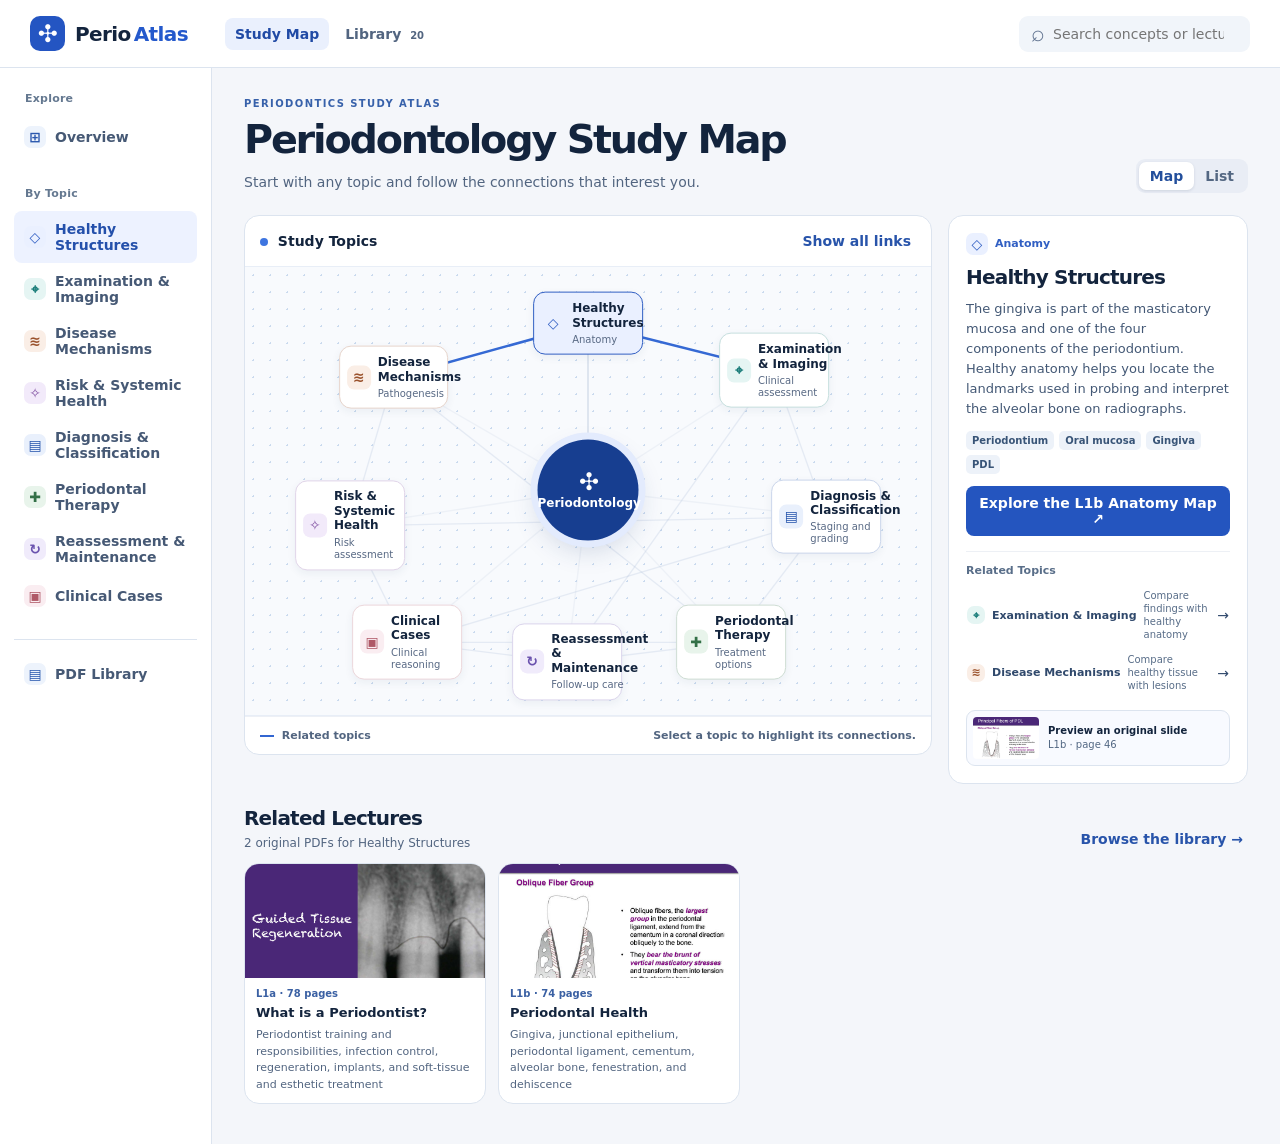
==== index.html @ b9162cdd "Use original English lecture excerpts in the L1b map" ====
<!doctype html>
<html lang="en">
<head>
  <meta charset="utf-8">
  <meta name="viewport" content="width=device-width, initial-scale=1">
  <meta name="description" content="Explore periodontology topics and the original lecture PDFs.">
  <title>Perio Atlas · Periodontology Study Map</title>
  <link rel="stylesheet" href="study.css">
  <script src="study-content.js" defer></script>
  <script src="study.js?v=original-en" defer></script>
</head>
<body>
  <header class="topbar">
    <a class="brand" href="index.html" aria-label="Perio Atlas Home"><span class="brand-mark" aria-hidden="true">✣</span> Perio<span>Atlas</span></a>
    <div class="top-links"><button type="button" id="top-map">Study Map</button><button type="button" id="top-library">Library <span>20</span></button></div>
    <label class="search"><span aria-hidden="true">⌕</span><input id="search" type="search" placeholder="Search concepts or lectures" autocomplete="off" aria-label="Search concepts or lectures"></label>
  </header>
  <div class="shell">
    <nav class="sidebar" aria-label="Study Topics">
      <div class="section-label">Explore</div>
      <button class="nav-item overview" type="button" data-nav="overview"><span class="nav-icon" aria-hidden="true">⊞</span> Overview</button>
      <div class="section-label topic-label">By Topic</div>
      <div id="topic-nav"></div>
      <div class="sidebar-bottom"><button class="nav-item" type="button" data-nav="library"><span class="nav-icon" aria-hidden="true">▤</span> PDF Library</button></div>
    </nav>
    <main id="main">
      <section id="map-view" aria-labelledby="map-heading">
        <div class="page-header">
          <div><p class="eyebrow">PERIODONTICS STUDY ATLAS</p><h1 id="map-heading">Periodontology Study Map</h1><p>Start with any topic and follow the connections that interest you.</p></div>
          <div class="view-toggle" aria-label="View mode"><button type="button" id="graph-mode" aria-pressed="true">Map</button><button type="button" id="list-mode" aria-pressed="false">List</button></div>
        </div>
        <div class="board">
          <section class="graph-card" aria-label="Topic connection map">
            <div class="card-header"><span><i></i> Study Topics</span><button type="button" id="reset">Show all links</button></div>
            <div class="graph-scroll" id="graph-scroll">
              <div class="graph" id="graph">
                <svg id="lines" aria-hidden="true" viewBox="0 0 720 450" preserveAspectRatio="none"></svg>
                <div class="graph-center" aria-hidden="true"><span>✣</span><b>Periodontology</b></div>
              </div>
            </div>
            <div id="topic-list" hidden></div>
            <div class="graph-footer"><span><b></b> Related topics</span><span>Select a topic to highlight its connections.</span></div>
          </section>
          <aside id="details" class="detail-card" aria-label="Selected topic"></aside>
        </div>
        <section class="sources-section" aria-labelledby="sources-title">
          <div class="section-heading"><div><h2 id="sources-title">Related Lectures</h2><p id="sources-description"></p></div><button type="button" class="text-button" id="browse-all">Browse the library →</button></div>
          <div class="sources-grid" id="related-sources"></div>
        </section>
      </section>
      <section id="library-view" hidden aria-labelledby="library-heading">
        <div class="page-header"><div><p class="eyebrow">SOURCE LIBRARY</p><h1 id="library-heading">PDF Library</h1><p id="library-summary" aria-live="polite"></p></div></div>
        <div id="search-topics" class="search-topics"></div>
        <div class="sources-grid" id="library-sources"></div>
      </section>
    </main>
  </div>
  <dialog id="source-dialog">
    <header class="dialog-header"><div><p class="eyebrow" id="dialog-label"></p><h2 id="dialog-title"></h2></div><form method="dialog"><button type="submit" aria-label="Close">✕</button></form></header>
    <div id="dialog-body"></div>
  </dialog>
</body>
</html>
---- study.css ----
:root{font-family:"Inter","Pretendard",system-ui,"Malgun Gothic",sans-serif;background:#f4f6fa;color:#13243d;font-size:14px;--ink:#13243d;--muted:#526580;--border:#dce4ef;--blue:#2459cc}
*{box-sizing:border-box}body{margin:0}button,input{font:inherit}button,a{-webkit-tap-highlight-color:transparent}button{cursor:pointer}button:focus-visible,a:focus-visible,input:focus-visible{outline:3px solid #346de7;outline-offset:3px}button:disabled{cursor:default}a{color:inherit;text-decoration:none}[hidden]{display:none!important}
.topbar{height:68px;display:flex;align-items:center;gap:37px;background:#fff;border-bottom:1px solid var(--border);padding:0 30px;position:sticky;top:0;z-index:4}.brand{white-space:nowrap;display:flex;align-items:center;font-size:20px;font-weight:820;letter-spacing:-.6px}.brand>span:last-child{color:var(--blue);margin-left:3px}.brand-mark{background:#2455c2;color:#fff;border-radius:10px;width:35px;height:35px;display:grid;place-items:center;font-size:24px;margin-right:10px}.top-links{display:flex;gap:6px}.top-links button{background:none;border:0;padding:8px 10px;color:var(--muted);font-weight:650;border-radius:8px}.top-links button.active,.top-links button:hover{background:#eaf0fd;color:#204aa5}.top-links span{font-size:10px;margin-left:4px}.search{margin-left:auto;display:flex;align-items:center;gap:8px;padding:6px 12px;border-radius:9px;background:#f1f5fa;color:#627491}.search>span{font-size:23px;line-height:1}.search input{background:none;border:0;color:var(--ink);width:185px;min-width:0;padding:4px 0}
.shell{display:grid;grid-template-columns:212px minmax(0,1fr);min-height:calc(100vh - 68px)}.sidebar{background:#fff;border-right:1px solid var(--border);padding:24px 14px;display:flex;flex-direction:column;gap:5px}.section-label{font-weight:750;font-size:11px;color:#647890;margin:0 11px 6px;letter-spacing:.02em}.topic-label{margin-top:24px}.nav-item{display:flex;align-items:center;gap:9px;padding:10px 10px;background:transparent;border:0;border-radius:8px;text-align:left;min-height:42px;color:#465975;width:100%;font-weight:650}.nav-item:hover,.nav-item.active{background:#edf2ff;color:#2450ab}.nav-icon,.dot{display:inline-grid;place-items:center;flex:none;width:22px;height:22px;border-radius:7px;background:var(--tint,#edf3fc);color:var(--tone,#2b58ae);font-size:14px;font-weight:800}.sidebar-bottom{margin-top:17px;border-top:1px solid var(--border);padding-top:13px}
main{padding:30px clamp(16px,2.5vw,38px) 40px;max-width:1700px;width:100%;margin:0 auto;min-width:0}.page-header{display:flex;align-items:end;justify-content:space-between;gap:14px;margin-bottom:22px}.eyebrow{font-size:10px;font-weight:820;color:#3761aa;letter-spacing:.14em;margin:0 0 7px}.page-header h1{font-size:clamp(28px,3.1vw,43px);margin:0;line-height:1.2;letter-spacing:-.055em}.page-header div>p:last-child,.section-heading p{margin:8px 0 0;color:var(--muted);line-height:1.5}.view-toggle{display:flex;background:#e9edf5;padding:3px;border-radius:9px;flex:none}.view-toggle button{border:0;background:none;border-radius:7px;padding:6px 11px;color:#536782;font-weight:650}.view-toggle button[aria-pressed=true]{background:#fff;color:#234f9c;box-shadow:0 1px 3px #182b4920}
.board{display:grid;grid-template-columns:minmax(0,1fr) minmax(244px,300px);gap:16px;align-items:start}.graph-card,.detail-card,.source-card{background:#fff;border:1px solid var(--border);border-radius:15px;overflow:hidden;min-width:0}.card-header,.graph-footer{display:flex;align-items:center;justify-content:space-between;gap:8px;padding:12px 15px;font-weight:680}.card-header i{display:inline-block;width:8px;height:8px;border-radius:100%;background:#3e75e0;margin-right:5px}.card-header button,.text-button{border:0;background:none;color:#2854aa;font-weight:720;border-radius:6px;padding:5px}.card-header button:hover,.text-button:hover{background:#edf2fd}.graph-scroll{overflow:auto;background:#f8fafd}.graph{height:450px;position:relative;min-width:510px;background-image:radial-gradient(#cadaee 1px,transparent 1px);background-size:17px 17px;border-block:1px solid #e8eef7}.graph svg{position:absolute;width:100%;height:100%;inset:0;pointer-events:none}.graph line{stroke:#9aafd1;stroke-width:1.3;opacity:.72;vector-effect:non-scaling-stroke}.graph line.active{stroke:#3569d4;stroke-width:2.5;opacity:1}.graph line.dim{opacity:.20}.graph .radial{stroke:#c2cee1}.graph-node,.graph-center{position:absolute;transform:translate(-50%,-50%);z-index:1}.graph-node{width:clamp(99px,16%,135px);min-height:59px;border:1px solid color-mix(in srgb,var(--tone),white 76%);background:#fff;border-radius:12px;box-shadow:0 3px 8px #233d6410;color:var(--ink);display:flex;align-items:center;gap:7px;text-align:left;padding:8px 7px;line-height:1.2}.graph-node strong{display:block;font-size:12px}.graph-node small{display:block;color:#586984;font-size:10px;margin-top:4px}.graph-node.selected,.graph-node:hover{border-color:var(--tone);background:var(--tint)}.graph-node .dot{width:24px;height:24px}.graph-center{display:grid;justify-items:center;gap:2px;align-content:center;width:101px;height:101px;border-radius:50%;background:#173e90;color:#fff;box-shadow:0 0 0 7px #e3ebfd,0 10px 26px #1c37732d;z-index:0}.graph-center span{font-size:24px;line-height:1}.graph-center b{font-size:12px}.graph-center small{color:#dce8ff;font-size:9px}.graph-footer{border-top:1px solid #edf0f6;color:var(--muted);font-size:11px}.graph-footer b{display:inline-block;width:14px;height:2px;vertical-align:middle;background:#3266d1;margin-right:4px}
.detail-card{padding:17px;min-height:456px}.detail-label{display:flex;align-items:center;gap:7px;color:var(--tone);font-size:11px;font-weight:750}.detail-card h2,.section-heading h2{font-size:20px;line-height:1.25;margin:10px 0 0;letter-spacing:-.04em}.detail-card p{line-height:1.55;color:#435875;margin:9px 0 12px;font-size:13px}.chips{display:flex;flex-wrap:wrap;gap:5px}.chips span{font-size:10px;border-radius:5px;padding:4px 6px;background:#edf2f9;color:#385477;font-weight:670}.primary-button{display:block;width:100%;border:0;border-radius:8px;background:#2455bf;color:#fff;font-weight:750;padding:9px 8px;margin-top:12px}.primary-button:hover{background:#1c449e}.connection-title{border-top:1px solid #edf0f5;font-size:11px;color:#596e89;font-weight:750;padding-top:12px;margin:15px 0 6px}.related{background:transparent;border:0;padding:6px 1px;width:100%;display:flex;gap:7px;align-items:center;text-align:left;color:#30496c}.related:hover{color:var(--blue);background:#f1f5fc}.related .dot{width:18px;height:18px;font-size:11px}.related b{font-size:11px}.related small{font-size:10px;color:#586d88;flex:1;line-height:1.3}.related em{font-style:normal}.detail-source{display:flex;align-items:center;gap:9px;border:1px solid var(--border);border-radius:9px;background:#f8faff;width:100%;margin-top:12px;padding:6px;text-align:left;color:var(--ink)}.detail-source img{width:66px;height:42px;object-fit:cover;object-position:center;border-radius:4px}.detail-source strong,.detail-source small{display:block;font-size:10px;line-height:1.4}.detail-source small{color:#526783}
.sources-section{margin-top:22px}.section-heading{display:flex;align-items:end;justify-content:space-between;gap:10px;margin-bottom:11px}.section-heading h2{margin:0}.section-heading p{font-size:12px;margin-top:3px}.sources-grid{display:grid;grid-template-columns:repeat(auto-fill,minmax(220px,1fr));gap:12px}.source-card{padding:0;text-align:left;color:var(--ink)}.source-card:hover{border-color:#87a7e2;box-shadow:0 3px 10px #23417718}.source-card img{width:100%;height:114px;object-fit:cover;object-position:center;background:#ecf1f9;display:block}.source-copy{padding:10px 11px;display:grid;gap:5px}.source-card b{font-size:13px;line-height:1.35}.source-card small{color:#3a60a3;font-size:10px;font-weight:760}.source-card p{color:var(--muted);font-size:11px;line-height:1.5;margin:0}.search-topics{display:flex;flex-wrap:wrap;gap:6px;margin-bottom:12px}.search-topics:empty{display:none}.search-topics button,#topic-list button{border:1px solid var(--border);background:var(--tint,#fff);border-radius:8px;color:var(--ink);padding:9px;text-align:left}.search-topics button:hover,#topic-list button:hover{border-color:#779bea}#topic-list{padding:15px;min-height:380px;display:grid;grid-template-columns:repeat(2,minmax(0,1fr));gap:8px;align-content:start}#topic-list button{display:flex;gap:8px;align-items:center}
dialog{width:min(930px,95vw);max-height:92dvh;border:1px solid var(--border);border-radius:16px;padding:0;color:var(--ink)}dialog::backdrop{background:#0e204985}.dialog-header{padding:12px 15px;display:flex;justify-content:space-between;gap:8px;align-items:start;border-bottom:1px solid var(--border)}.dialog-header h2{font-size:18px;margin:0}.dialog-header button{padding:5px 9px;border:1px solid var(--border);border-radius:6px;background:#fff;color:var(--ink)}#dialog-body{padding:13px 15px}#dialog-body img{max-height:60dvh;max-width:100%;display:block;margin:10px auto;object-fit:contain}#dialog-body iframe{width:100%;height:70dvh;border:0}#dialog-body a{display:inline-block;font-weight:720;color:var(--blue);padding:8px;border-radius:6px;background:#edf3ff}
@media(max-width:1100px){.shell{grid-template-columns:164px minmax(0,1fr)}.board{grid-template-columns:minmax(0,1fr) 240px}.graph{height:410px}.detail-card{padding:13px}}
@media(max-width:930px){.board{grid-template-columns:minmax(0,1fr)}.detail-card{min-height:0}.graph{min-width:470px}}
@media(max-width:680px){.topbar{height:auto;min-height:57px;padding:8px 12px;gap:8px;flex-wrap:wrap}.brand{font-size:17px}.brand-mark{width:28px;height:28px;margin-right:5px}.top-links{gap:0}.top-links button{padding:6px;font-size:11px}.search{padding:4px 6px}.search input{width:120px;font-size:11px}.shell{display:block}.sidebar{display:none}main{padding:19px 10px}.page-header div>p:last-child{font-size:12px}.graph-footer{font-size:10px}.graph{height:400px}.sources-grid{grid-template-columns:repeat(auto-fit,minmax(145px,1fr))}.source-card img{height:90px}}
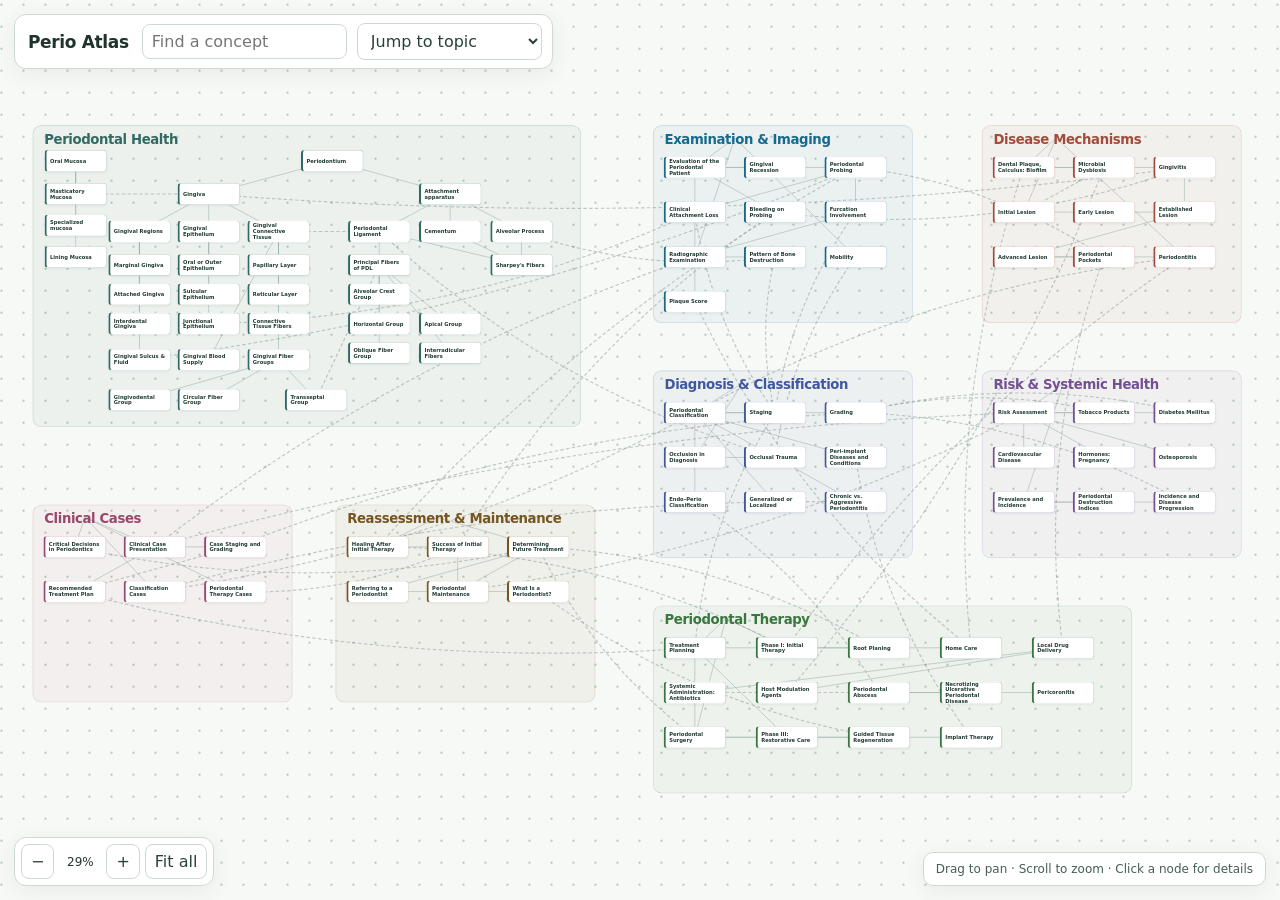
==== commit 19d79282: "Unify all periodontology topics on one pan and zoom canvas" ====
--- a/index.html
+++ b/index.html
@@ -3,61 +3,43 @@
 <head>
   <meta charset="utf-8">
   <meta name="viewport" content="width=device-width, initial-scale=1">
-  <meta name="description" content="Explore periodontology topics and the original lecture PDFs.">
-  <title>Perio Atlas · Periodontology Study Map</title>
-  <link rel="stylesheet" href="study.css">
+  <meta name="description" content="One connected map of periodontology, with original lecture text and slides.">
+  <title>Perio Atlas | Periodontology Mind Map</title>
+  <link rel="stylesheet" href="map.css?v=canvas">
   <script src="study-content.js" defer></script>
-  <script src="study.js?v=original-en" defer></script>
+  <script src="map-data.js" defer></script>
+  <script src="map.js?v=canvas" defer></script>
 </head>
 <body>
-  <header class="topbar">
-    <a class="brand" href="index.html" aria-label="Perio Atlas Home"><span class="brand-mark" aria-hidden="true">✣</span> Perio<span>Atlas</span></a>
-    <div class="top-links"><button type="button" id="top-map">Study Map</button><button type="button" id="top-library">Library <span>20</span></button></div>
-    <label class="search"><span aria-hidden="true">⌕</span><input id="search" type="search" placeholder="Search concepts or lectures" autocomplete="off" aria-label="Search concepts or lectures"></label>
+  <main id="viewport" tabindex="0" aria-label="Periodontology mind map. Drag or use the arrow keys to pan. Scroll or use plus and minus to zoom.">
+    <div id="world">
+      <svg id="links" width="4350" height="2470" viewBox="0 0 4350 2470" aria-hidden="true"></svg>
+    </div>
+  </main>
+  <header class="toolbar">
+    <h1>Perio Atlas</h1>
+    <div class="search-wrap">
+      <input id="find" type="search" aria-label="Find a concept or lecture" placeholder="Find a concept" autocomplete="off" aria-controls="matches">
+      <div id="matches" hidden aria-label="Search results"></div>
+    </div>
+    <select id="jump" aria-label="Jump to a topic"><option value="">Jump to topic</option></select>
   </header>
-  <div class="shell">
-    <nav class="sidebar" aria-label="Study Topics">
-      <div class="section-label">Explore</div>
-      <button class="nav-item overview" type="button" data-nav="overview"><span class="nav-icon" aria-hidden="true">⊞</span> Overview</button>
-      <div class="section-label topic-label">By Topic</div>
-      <div id="topic-nav"></div>
-      <div class="sidebar-bottom"><button class="nav-item" type="button" data-nav="library"><span class="nav-icon" aria-hidden="true">▤</span> PDF Library</button></div>
-    </nav>
-    <main id="main">
-      <section id="map-view" aria-labelledby="map-heading">
-        <div class="page-header">
-          <div><p class="eyebrow">PERIODONTICS STUDY ATLAS</p><h1 id="map-heading">Periodontology Study Map</h1><p>Start with any topic and follow the connections that interest you.</p></div>
-          <div class="view-toggle" aria-label="View mode"><button type="button" id="graph-mode" aria-pressed="true">Map</button><button type="button" id="list-mode" aria-pressed="false">List</button></div>
-        </div>
-        <div class="board">
-          <section class="graph-card" aria-label="Topic connection map">
-            <div class="card-header"><span><i></i> Study Topics</span><button type="button" id="reset">Show all links</button></div>
-            <div class="graph-scroll" id="graph-scroll">
-              <div class="graph" id="graph">
-                <svg id="lines" aria-hidden="true" viewBox="0 0 720 450" preserveAspectRatio="none"></svg>
-                <div class="graph-center" aria-hidden="true"><span>✣</span><b>Periodontology</b></div>
-              </div>
-            </div>
-            <div id="topic-list" hidden></div>
-            <div class="graph-footer"><span><b></b> Related topics</span><span>Select a topic to highlight its connections.</span></div>
-          </section>
-          <aside id="details" class="detail-card" aria-label="Selected topic"></aside>
-        </div>
-        <section class="sources-section" aria-labelledby="sources-title">
-          <div class="section-heading"><div><h2 id="sources-title">Related Lectures</h2><p id="sources-description"></p></div><button type="button" class="text-button" id="browse-all">Browse the library →</button></div>
-          <div class="sources-grid" id="related-sources"></div>
-        </section>
-      </section>
-      <section id="library-view" hidden aria-labelledby="library-heading">
-        <div class="page-header"><div><p class="eyebrow">SOURCE LIBRARY</p><h1 id="library-heading">PDF Library</h1><p id="library-summary" aria-live="polite"></p></div></div>
-        <div id="search-topics" class="search-topics"></div>
-        <div class="sources-grid" id="library-sources"></div>
-      </section>
-    </main>
-  </div>
-  <dialog id="source-dialog">
-    <header class="dialog-header"><div><p class="eyebrow" id="dialog-label"></p><h2 id="dialog-title"></h2></div><form method="dialog"><button type="submit" aria-label="Close">✕</button></form></header>
-    <div id="dialog-body"></div>
+  <nav class="zoom" aria-label="Map controls">
+    <button type="button" id="zoom-out" aria-label="Zoom out">−</button>
+    <output id="scale" aria-label="Zoom level"></output>
+    <button type="button" id="zoom-in" aria-label="Zoom in">+</button>
+    <button type="button" id="fit">Fit all</button>
+  </nav>
+  <p class="map-hint">Drag to pan · Scroll to zoom · Click a node for details</p>
+  <aside id="detail" hidden aria-labelledby="detail-title">
+    <button type="button" id="close" aria-label="Close node details">×</button>
+    <p id="detail-group"></p>
+    <h2 id="detail-title"></h2>
+    <div id="detail-body"></div>
+  </aside>
+  <dialog id="slide">
+    <form method="dialog"><span id="slide-title"></span><button type="submit">Close</button></form>
+    <img id="slide-full" alt="">
   </dialog>
 </body>
 </html>
--- a/map.css
+++ b/map.css
@@ -0,0 +1,14 @@
+:root{font-family:Inter,system-ui,sans-serif;color:#20342e;background:#f7f9f6;--line:#ced9d0;--paper:#fff;--accent:#2d6152}
+*{box-sizing:border-box}body{margin:0;overflow:hidden}button,input,select{font:inherit}button,select,summary{cursor:pointer}button:focus-visible,select:focus-visible,input:focus-visible,a:focus-visible,summary:focus-visible{outline:3px solid #277b6b;outline-offset:2px}[hidden]{display:none!important}
+#viewport{position:fixed;inset:0;overflow:hidden;cursor:grab;touch-action:none;background-image:radial-gradient(#b6c9be 1px,transparent 1px);background-size:22px 22px}#viewport.dragging{cursor:grabbing}#world{width:4350px;height:2470px;position:absolute;top:0;left:0;transform-origin:0 0;user-select:none}
+#links{position:absolute;inset:0;pointer-events:none;z-index:1;overflow:visible}.link{fill:none;stroke:#9aaeaa;stroke-width:3;stroke-opacity:.62}.link.cross{stroke:#8b9b97;stroke-width:4;stroke-dasharray:12 8;stroke-opacity:.52}.link.dim{stroke-opacity:.15}.link.active{stroke:#2e5c50;stroke-opacity:1;stroke-width:7}
+.region{position:absolute;border-radius:30px;background:color-mix(in srgb,var(--tone),transparent 95%);border:2px solid color-mix(in srgb,var(--tone),transparent 78%);pointer-events:none}
+.map-node,.region-heading{position:absolute;z-index:2;text-align:left;color:#24342f}.region-heading{border:0;background:none;padding:0 5px;font-size:39px;line-height:1.14;letter-spacing:-.03em;color:var(--tone);font-weight:760;max-width:825px}.region-heading:hover{text-decoration:underline}.region-heading.active{color:#18352b;text-decoration:underline}
+.map-node{width:216px;min-height:76px;height:76px;border:2px solid color-mix(in srgb,var(--tone),white 65%);border-left:7px solid var(--tone);background:#fff;border-radius:13px;box-shadow:0 4px 8px #1835270f;padding:8px 12px;display:flex;justify-content:center;flex-direction:column;gap:4px;transition:background-color .1s}.map-node:hover,.map-node.active{border-color:var(--tone);background:color-mix(in srgb,var(--tone),white 94%)}.map-node.active{box-shadow:0 0 0 5px color-mix(in srgb,var(--tone),white 65%)}.map-node strong{font-size:17px;line-height:1.10;color:#213b32}.map-node small{font-size:12px;line-height:1.15;color:#53665e}.map-node.dim{background:#fafcf9}
+#world.overview .map-node small{display:none}#world.overview .map-node strong{font-size:18px}#world.overview .region-heading{font-size:46px}
+.toolbar,.zoom,.map-hint,#detail{position:fixed;background:#fff;border:1px solid var(--line);box-shadow:0 5px 21px #263d2d13;z-index:3}.toolbar{top:14px;left:14px;display:flex;align-items:center;gap:10px;padding:8px 10px;border-radius:12px;max-width:calc(100% - 28px)}h1{font-size:17px;margin:0 3px;white-space:nowrap;letter-spacing:-.02em}.search-wrap{position:relative;min-width:0}input,select,.zoom button,#close,dialog button{border:1px solid var(--line);border-radius:8px;padding:7px 9px;background:#fff;color:#284237}input{width:205px;max-width:100%}select{max-width:185px}
+#matches{position:absolute;top:calc(100% + 6px);left:0;width:max(100%,260px);max-height:320px;overflow:auto;background:#fff;border:1px solid var(--line);border-radius:8px;box-shadow:0 8px 21px #243d2830;padding:4px}#matches button{background:none;border:0;border-radius:5px;display:block;width:100%;text-align:left;padding:9px;color:#294139;font-size:14px}#matches button:hover{background:#ebf3ec}#matches p{padding:6px;margin:0;font-size:14px}
+.zoom{bottom:14px;left:14px;display:flex;align-items:center;gap:5px;padding:6px;border-radius:12px}.zoom button:hover,#close:hover{background:#ebf3ec}.zoom output{font-size:12px;text-align:center;min-width:42px}.map-hint{border-radius:10px;bottom:14px;right:14px;margin:0;padding:9px 12px;font-size:12px;color:#465e53;pointer-events:none}
+#detail{right:14px;top:14px;max-height:calc(100dvh - 28px);width:min(426px,calc(100% - 28px));overflow:auto;overscroll-behavior:contain;border-radius:12px;padding:17px;z-index:4}#close{position:absolute;right:10px;top:10px;font-size:20px;line-height:1;padding:5px 9px}#detail-group{font-size:12px;font-weight:680;color:var(--tone);margin:0 38px 5px 0}#detail-title{font-size:23px;line-height:1.15;letter-spacing:-.026em;margin:0 38px 12px 0}#detail h3{margin:14px 0 7px;font-size:13px}blockquote{white-space:pre-line;border-left:3px solid var(--line);padding:3px 0 3px 10px;margin:5px 0 13px;font-size:13px;line-height:1.5;color:#385148}.quote-label{color:#51685d;font-size:12px;margin:0}.neighbors{display:grid;gap:5px}.neighbor{border:1px solid var(--line);text-align:left;background:#fbfcfa;border-radius:7px;padding:7px 9px;color:#294b3f}.neighbor small{display:block;color:#536a60;margin-top:3px}.neighbor:hover{background:#ebf3ec}details{border-top:1px solid var(--line);padding:9px 0;margin-top:11px}summary{font-weight:690;font-size:13px}figure{margin:11px 0 16px}figcaption{font-size:12px;color:#4f685c;margin-bottom:5px}figure button{display:block;padding:0;border:1px solid var(--line);background:#fff;width:100%;border-radius:7px;overflow:hidden}figure img{display:block;width:100%}.source-link{display:inline-block;margin-top:5px;color:#255d4e;font-size:12px}
+dialog{width:min(1100px,95vw);border:1px solid var(--line);border-radius:12px;max-height:94dvh;padding:12px}dialog::backdrop{background:#132b23aa}dialog form{display:flex;justify-content:space-between;gap:10px;align-items:center;margin-bottom:8px}dialog img{display:block;max-width:100%;max-height:80dvh;margin:auto}
+@media(max-width:650px){.toolbar{left:8px;top:8px;gap:5px;padding:6px;max-width:calc(100% - 16px)}h1{font-size:14px}input,select{font-size:12px;padding:6px;width:128px}select{width:101px}#detail{top:55px;right:8px;max-height:calc(100dvh - 111px);width:min(400px,calc(100% - 16px))}.map-hint{display:none}.zoom{left:8px;bottom:8px}}
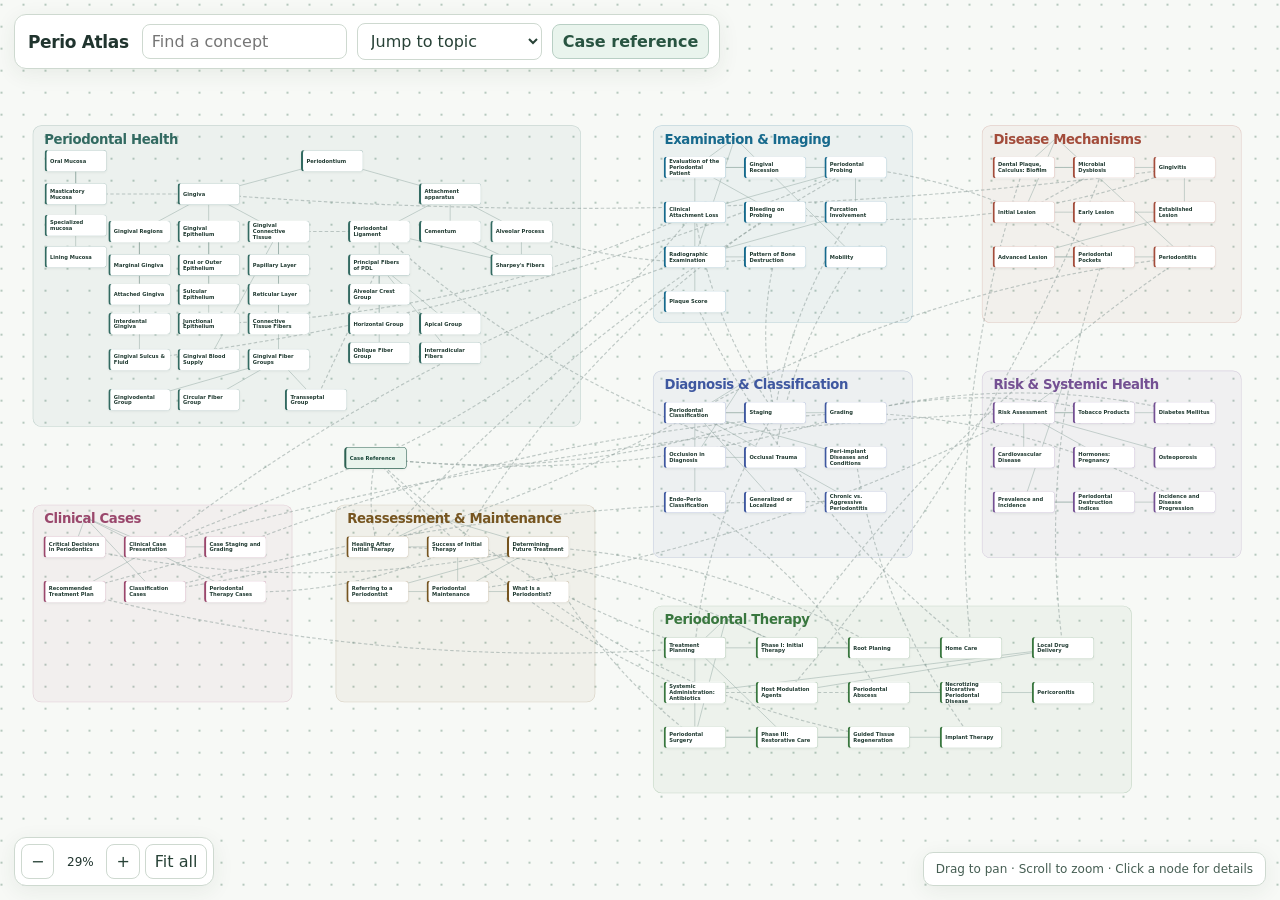
==== commit e28ce4af: "Add linked periodontal case reference tables" ====
--- a/index.html
+++ b/index.html
@@ -5,10 +5,11 @@
   <meta name="viewport" content="width=device-width, initial-scale=1">
   <meta name="description" content="One connected map of periodontology, with original lecture text and slides.">
   <title>Perio Atlas | Periodontology Mind Map</title>
-  <link rel="stylesheet" href="map.css?v=canvas">
+  <link rel="stylesheet" href="map.css?v=case-reference">
   <script src="study-content.js" defer></script>
-  <script src="map-data.js" defer></script>
-  <script src="map.js?v=canvas" defer></script>
+  <script src="map-data.js?v=case-reference" defer></script>
+  <script src="reference-data.js" defer></script>
+  <script src="map.js?v=case-reference" defer></script>
 </head>
 <body>
   <main id="viewport" tabindex="0" aria-label="Periodontology mind map. Drag or use the arrow keys to pan. Scroll or use plus and minus to zoom.">
@@ -23,6 +24,7 @@
       <div id="matches" hidden aria-label="Search results"></div>
     </div>
     <select id="jump" aria-label="Jump to a topic"><option value="">Jump to topic</option></select>
+    <button type="button" id="open-reference">Case reference</button>
   </header>
   <nav class="zoom" aria-label="Map controls">
     <button type="button" id="zoom-out" aria-label="Zoom out">−</button>
@@ -37,7 +39,15 @@
     <h2 id="detail-title"></h2>
     <div id="detail-body"></div>
   </aside>
-  <dialog id="slide">
+  <dialog id="reference" aria-labelledby="reference-title">
+    <header class="reference-header">
+      <h2 id="reference-title">Case Reference</h2>
+      <form method="dialog"><button type="submit">Close</button></form>
+    </header>
+    <nav id="reference-sections" aria-label="Reference sections"></nav>
+    <div id="reference-content"></div>
+  </dialog>
+  <dialog id="slide" aria-labelledby="slide-title">
     <form method="dialog"><span id="slide-title"></span><button type="submit">Close</button></form>
     <img id="slide-full" alt="">
   </dialog>
--- a/map.css
+++ b/map.css
@@ -12,3 +12,22 @@
 #detail{right:14px;top:14px;max-height:calc(100dvh - 28px);width:min(426px,calc(100% - 28px));overflow:auto;overscroll-behavior:contain;border-radius:12px;padding:17px;z-index:4}#close{position:absolute;right:10px;top:10px;font-size:20px;line-height:1;padding:5px 9px}#detail-group{font-size:12px;font-weight:680;color:var(--tone);margin:0 38px 5px 0}#detail-title{font-size:23px;line-height:1.15;letter-spacing:-.026em;margin:0 38px 12px 0}#detail h3{margin:14px 0 7px;font-size:13px}blockquote{white-space:pre-line;border-left:3px solid var(--line);padding:3px 0 3px 10px;margin:5px 0 13px;font-size:13px;line-height:1.5;color:#385148}.quote-label{color:#51685d;font-size:12px;margin:0}.neighbors{display:grid;gap:5px}.neighbor{border:1px solid var(--line);text-align:left;background:#fbfcfa;border-radius:7px;padding:7px 9px;color:#294b3f}.neighbor small{display:block;color:#536a60;margin-top:3px}.neighbor:hover{background:#ebf3ec}details{border-top:1px solid var(--line);padding:9px 0;margin-top:11px}summary{font-weight:690;font-size:13px}figure{margin:11px 0 16px}figcaption{font-size:12px;color:#4f685c;margin-bottom:5px}figure button{display:block;padding:0;border:1px solid var(--line);background:#fff;width:100%;border-radius:7px;overflow:hidden}figure img{display:block;width:100%}.source-link{display:inline-block;margin-top:5px;color:#255d4e;font-size:12px}
 dialog{width:min(1100px,95vw);border:1px solid var(--line);border-radius:12px;max-height:94dvh;padding:12px}dialog::backdrop{background:#132b23aa}dialog form{display:flex;justify-content:space-between;gap:10px;align-items:center;margin-bottom:8px}dialog img{display:block;max-width:100%;max-height:80dvh;margin:auto}
 @media(max-width:650px){.toolbar{left:8px;top:8px;gap:5px;padding:6px;max-width:calc(100% - 16px)}h1{font-size:14px}input,select{font-size:12px;padding:6px;width:128px}select{width:101px}#detail{top:55px;right:8px;max-height:calc(100dvh - 111px);width:min(400px,calc(100% - 16px))}.map-hint{display:none}.zoom{left:8px;bottom:8px}}
+#open-reference{white-space:nowrap;border:1px solid #b8cfc4;background:#e9f4ed;color:#285441;border-radius:8px;padding:7px 10px;font-weight:680}
+#open-reference:hover,.reference-link:hover,.reference-source:hover{background:#dceee3}
+.map-node.reference-node{border-color:#2d6152;border-width:2px 2px 2px 7px;background:#e9f4ed}.reference-node strong{color:#184638}
+#reference{width:min(1160px,96vw);padding:0;border-radius:14px;max-height:92dvh;overflow:auto;color:#24372e}
+.reference-header{display:flex;align-items:center;justify-content:space-between;gap:8px;padding:14px 16px 10px}
+.reference-header h2{margin:0;font-size:23px}.reference-header form{margin:0}
+#reference-sections{display:flex;flex-wrap:wrap;gap:6px;padding:0 16px 12px;border-bottom:1px solid var(--line)}
+#reference-sections button{border:1px solid var(--line);border-radius:7px;background:#f8faf7;color:#254b3b;padding:6px 8px;font-size:13px}
+#reference-sections button[aria-pressed=true]{background:#2d6152;color:white;border-color:#2d6152}
+#reference-content{padding:12px 16px 16px}#reference-content h3{margin:0 0 7px;font-size:16px}#reference-content p{margin:0 0 10px;font-size:13px;line-height:1.45;max-width:85ch}
+.reference-table{max-height:65dvh;overflow:auto;border:1px solid var(--line);border-radius:8px}
+.reference-table table{border-collapse:collapse;width:100%;font-size:13px;line-height:1.45}
+.reference-table th,.reference-table td{text-align:left;vertical-align:top;padding:8px 9px;border-bottom:1px solid var(--line)}
+.reference-table thead th{position:sticky;top:0;background:#eaf2ec;z-index:1}.reference-table tbody th{min-width:125px}
+.reference-table td:last-child{min-width:132px}.reference-table tr:last-child>th,.reference-table tr:last-child>td{border-bottom:0}
+.reference-links{display:flex;flex-wrap:wrap;gap:4px}
+.reference-link,.reference-source{border:1px solid var(--line);border-radius:6px;padding:3px 6px;background:#f5faf5;color:#235642;font-size:11px;text-align:left}
+.reference-source{background:#fff;color:#3d596b}
+@media(max-width:650px){#open-reference{font-size:11px;padding:6px} .toolbar{flex-wrap:wrap}.toolbar input{width:105px}#detail{top:85px;max-height:calc(100dvh - 141px)}.reference-table table{min-width:520px}.reference-header{padding:10px}.reference-header h2{font-size:19px}#reference-sections,#reference-content{padding-inline:10px}}
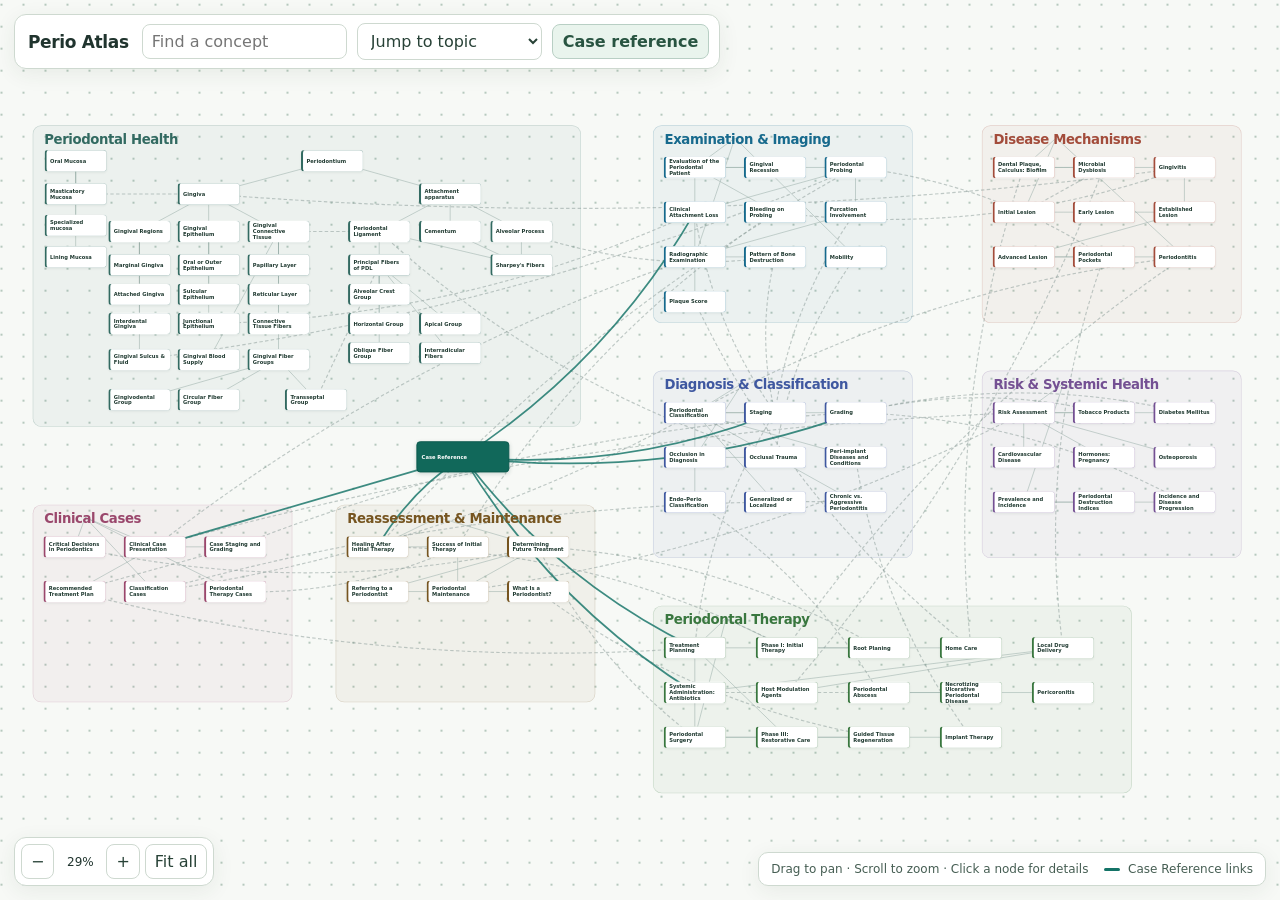
==== commit 7fad9dcb: "Highlight the Case Reference hub and its seven map links" ====
--- a/index.html
+++ b/index.html
@@ -5,11 +5,11 @@
   <meta name="viewport" content="width=device-width, initial-scale=1">
   <meta name="description" content="One connected map of periodontology, with original lecture text and slides.">
   <title>Perio Atlas | Periodontology Mind Map</title>
-  <link rel="stylesheet" href="map.css?v=case-reference">
+  <link rel="stylesheet" href="map.css?v=reference-hub">
   <script src="study-content.js" defer></script>
-  <script src="map-data.js?v=case-reference" defer></script>
+  <script src="map-data.js?v=reference-hub" defer></script>
   <script src="reference-data.js" defer></script>
-  <script src="map.js?v=case-reference" defer></script>
+  <script src="map.js?v=reference-hub" defer></script>
 </head>
 <body>
   <main id="viewport" tabindex="0" aria-label="Periodontology mind map. Drag or use the arrow keys to pan. Scroll or use plus and minus to zoom.">
@@ -32,7 +32,7 @@
     <button type="button" id="zoom-in" aria-label="Zoom in">+</button>
     <button type="button" id="fit">Fit all</button>
   </nav>
-  <p class="map-hint">Drag to pan · Scroll to zoom · Click a node for details</p>
+  <p class="map-hint">Drag to pan · Scroll to zoom · Click a node for details <span class="reference-key" aria-hidden="true"></span> Case Reference links</p>
   <aside id="detail" hidden aria-labelledby="detail-title">
     <button type="button" id="close" aria-label="Close node details">×</button>
     <p id="detail-group"></p>
--- a/map.css
+++ b/map.css
@@ -14,7 +14,14 @@
 @media(max-width:650px){.toolbar{left:8px;top:8px;gap:5px;padding:6px;max-width:calc(100% - 16px)}h1{font-size:14px}input,select{font-size:12px;padding:6px;width:128px}select{width:101px}#detail{top:55px;right:8px;max-height:calc(100dvh - 111px);width:min(400px,calc(100% - 16px))}.map-hint{display:none}.zoom{left:8px;bottom:8px}}
 #open-reference{white-space:nowrap;border:1px solid #b8cfc4;background:#e9f4ed;color:#285441;border-radius:8px;padding:7px 10px;font-weight:680}
 #open-reference:hover,.reference-link:hover,.reference-source:hover{background:#dceee3}
-.map-node.reference-node{border-color:#2d6152;border-width:2px 2px 2px 7px;background:#e9f4ed}.reference-node strong{color:#184638}
+#world .map-node.reference-node{width:322px;height:108px;border:3px solid #07554a;background:#11685a;box-shadow:0 5px 14px #13443a32;padding:9px 15px}
+#world .reference-node strong{font-size:26px;color:white}
+#world .reference-node small{color:#e4f3ed}
+#world .map-node.reference-node:hover,#world .map-node.reference-node:focus-visible{background:#0b5549}
+.link.reference-edge{stroke:#147367;stroke-width:6;stroke-opacity:.82}
+.link.reference-edge.dim{stroke-opacity:.3}
+.link.reference-edge.active{stroke:#0b5c50;stroke-width:9;stroke-opacity:1}
+.reference-key{display:inline-block;width:16px;height:3px;background:#147367;margin-inline:12px 4px;vertical-align:middle;border-radius:2px}
 #reference{width:min(1160px,96vw);padding:0;border-radius:14px;max-height:92dvh;overflow:auto;color:#24372e}
 .reference-header{display:flex;align-items:center;justify-content:space-between;gap:8px;padding:14px 16px 10px}
 .reference-header h2{margin:0;font-size:23px}.reference-header form{margin:0}
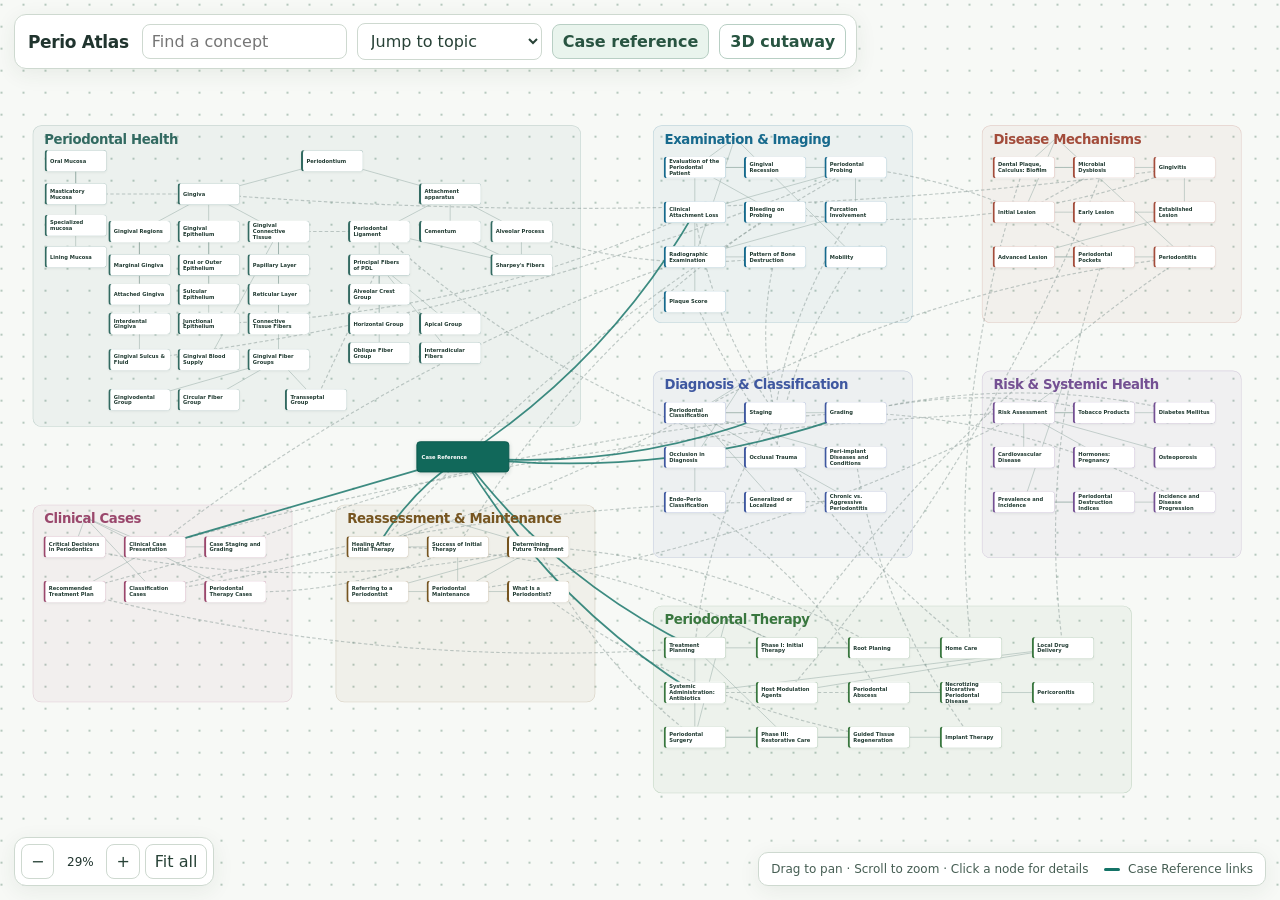
==== commit 409e72d1: "Add interactive 3D periodontal anatomy cutaway" ====
--- a/index.html
+++ b/index.html
@@ -5,7 +5,7 @@
   <meta name="viewport" content="width=device-width, initial-scale=1">
   <meta name="description" content="One connected map of periodontology, with original lecture text and slides.">
   <title>Perio Atlas | Periodontology Mind Map</title>
-  <link rel="stylesheet" href="map.css?v=reference-hub">
+  <link rel="stylesheet" href="map.css?v=3d-cutaway">
   <script src="study-content.js" defer></script>
   <script src="map-data.js?v=reference-hub" defer></script>
   <script src="reference-data.js" defer></script>
@@ -25,6 +25,7 @@
     </div>
     <select id="jump" aria-label="Jump to a topic"><option value="">Jump to topic</option></select>
     <button type="button" id="open-reference">Case reference</button>
+    <a id="anatomy-cutaway" href="anatomy/">3D cutaway</a>
   </header>
   <nav class="zoom" aria-label="Map controls">
     <button type="button" id="zoom-out" aria-label="Zoom out">−</button>
--- a/map.css
+++ b/map.css
@@ -38,3 +38,6 @@
 .reference-link,.reference-source{border:1px solid var(--line);border-radius:6px;padding:3px 6px;background:#f5faf5;color:#235642;font-size:11px;text-align:left}
 .reference-source{background:#fff;color:#3d596b}
 @media(max-width:650px){#open-reference{font-size:11px;padding:6px} .toolbar{flex-wrap:wrap}.toolbar input{width:105px}#detail{top:85px;max-height:calc(100dvh - 141px)}.reference-table table{min-width:520px}.reference-header{padding:10px}.reference-header h2{font-size:19px}#reference-sections,#reference-content{padding-inline:10px}}
+#anatomy-cutaway{color:#285441;border:1px solid #b8cfc4;border-radius:8px;background:white;padding:7px 10px;text-decoration:none;font-weight:680;white-space:nowrap}
+#anatomy-cutaway:hover{background:#e9f4ed}
+@media(max-width:650px){#anatomy-cutaway{font-size:11px;padding:6px}}
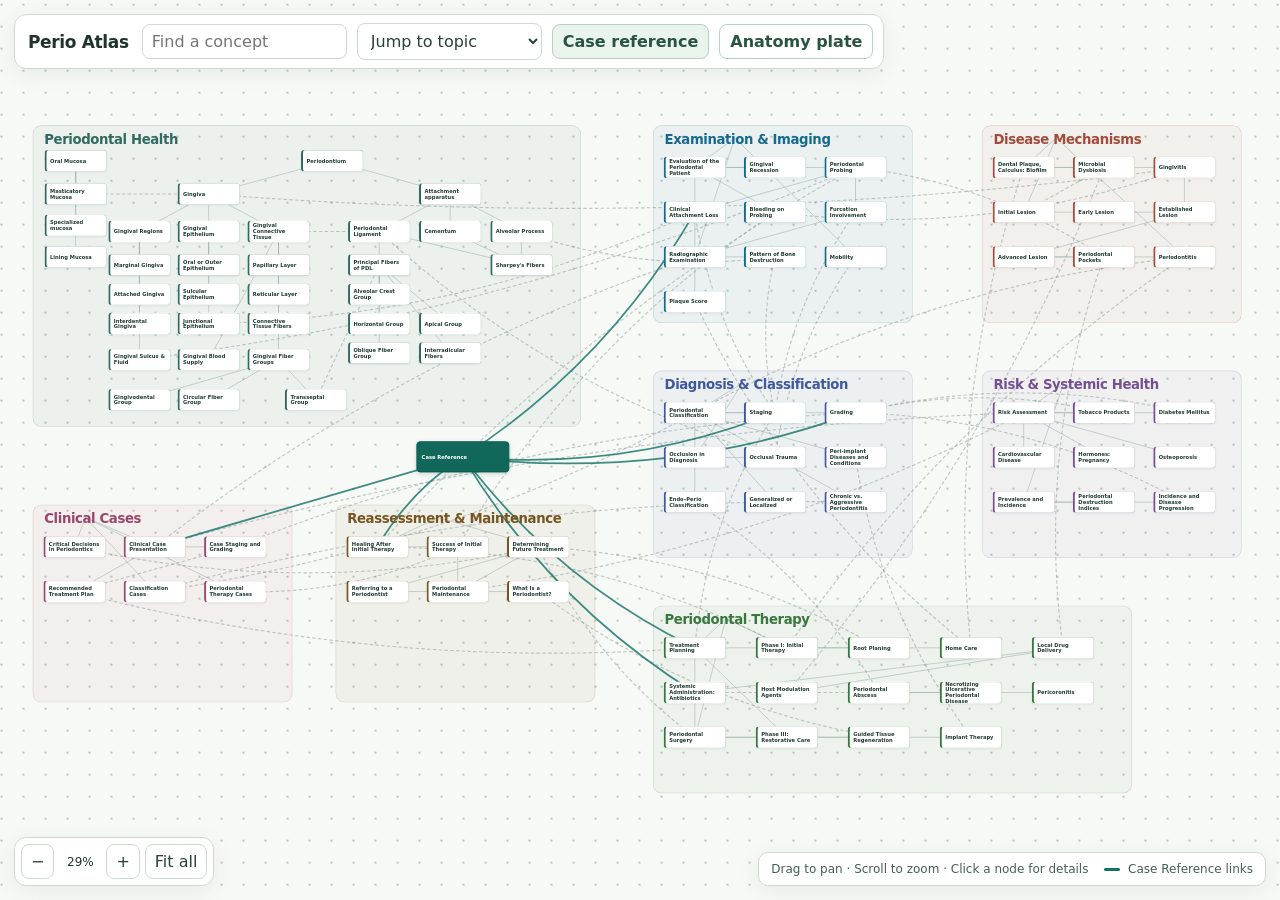
==== commit 77093fd9: "Make a single L1b anatomy plate the default cutaway" ====
--- a/index.html
+++ b/index.html
@@ -25,7 +25,7 @@
     </div>
     <select id="jump" aria-label="Jump to a topic"><option value="">Jump to topic</option></select>
     <button type="button" id="open-reference">Case reference</button>
-    <a id="anatomy-cutaway" href="anatomy/">3D cutaway</a>
+    <a id="anatomy-cutaway" href="anatomy/">Anatomy plate</a>
   </header>
   <nav class="zoom" aria-label="Map controls">
     <button type="button" id="zoom-out" aria-label="Zoom out">−</button>
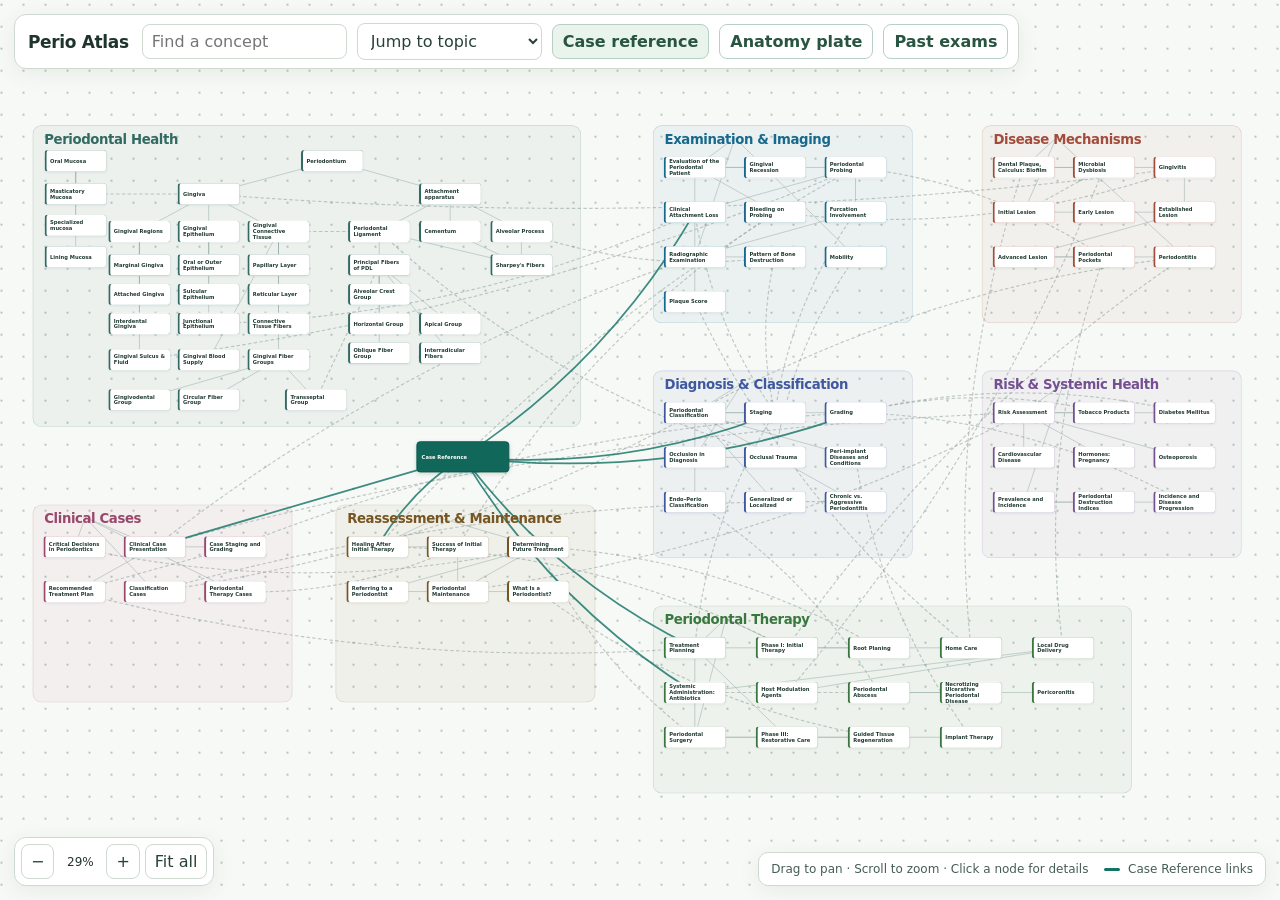
==== commit 4c48728f: "Add periodontology past exams and case practice" ====
--- a/index.html
+++ b/index.html
@@ -26,6 +26,7 @@
     <select id="jump" aria-label="Jump to a topic"><option value="">Jump to topic</option></select>
     <button type="button" id="open-reference">Case reference</button>
     <a id="anatomy-cutaway" href="anatomy/">Anatomy plate</a>
+    <a id="past-exams" href="exams/">Past exams</a>
   </header>
   <nav class="zoom" aria-label="Map controls">
     <button type="button" id="zoom-out" aria-label="Zoom out">−</button>
--- a/map.css
+++ b/map.css
@@ -38,6 +38,6 @@
 .reference-link,.reference-source{border:1px solid var(--line);border-radius:6px;padding:3px 6px;background:#f5faf5;color:#235642;font-size:11px;text-align:left}
 .reference-source{background:#fff;color:#3d596b}
 @media(max-width:650px){#open-reference{font-size:11px;padding:6px} .toolbar{flex-wrap:wrap}.toolbar input{width:105px}#detail{top:85px;max-height:calc(100dvh - 141px)}.reference-table table{min-width:520px}.reference-header{padding:10px}.reference-header h2{font-size:19px}#reference-sections,#reference-content{padding-inline:10px}}
-#anatomy-cutaway{color:#285441;border:1px solid #b8cfc4;border-radius:8px;background:white;padding:7px 10px;text-decoration:none;font-weight:680;white-space:nowrap}
-#anatomy-cutaway:hover{background:#e9f4ed}
-@media(max-width:650px){#anatomy-cutaway{font-size:11px;padding:6px}}
+#anatomy-cutaway,#past-exams{color:#285441;border:1px solid #b8cfc4;border-radius:8px;background:white;padding:7px 10px;text-decoration:none;font-weight:680;white-space:nowrap}
+#anatomy-cutaway:hover,#past-exams:hover{background:#e9f4ed}
+@media(max-width:650px){#anatomy-cutaway,#past-exams{font-size:11px;padding:6px}}
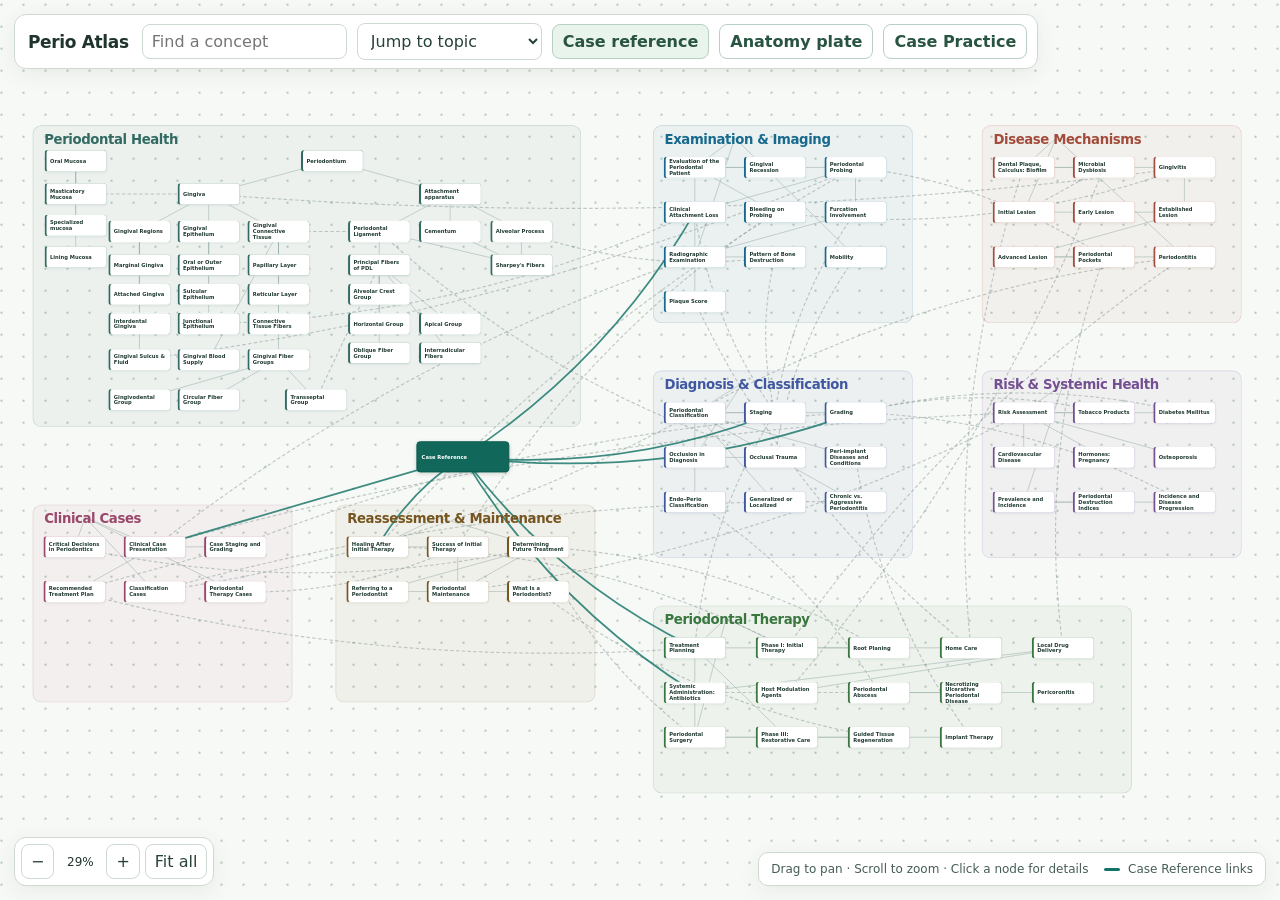
==== commit 463849b7: "Remove past exams from the study site" ====
--- a/index.html
+++ b/index.html
@@ -26,7 +26,7 @@
     <select id="jump" aria-label="Jump to a topic"><option value="">Jump to topic</option></select>
     <button type="button" id="open-reference">Case reference</button>
     <a id="anatomy-cutaway" href="anatomy/">Anatomy plate</a>
-    <a id="past-exams" href="exams/">Past exams</a>
+    <a id="case-practice" href="exams/practice/">Case Practice</a>
   </header>
   <nav class="zoom" aria-label="Map controls">
     <button type="button" id="zoom-out" aria-label="Zoom out">−</button>
--- a/map.css
+++ b/map.css
@@ -38,6 +38,6 @@
 .reference-link,.reference-source{border:1px solid var(--line);border-radius:6px;padding:3px 6px;background:#f5faf5;color:#235642;font-size:11px;text-align:left}
 .reference-source{background:#fff;color:#3d596b}
 @media(max-width:650px){#open-reference{font-size:11px;padding:6px} .toolbar{flex-wrap:wrap}.toolbar input{width:105px}#detail{top:85px;max-height:calc(100dvh - 141px)}.reference-table table{min-width:520px}.reference-header{padding:10px}.reference-header h2{font-size:19px}#reference-sections,#reference-content{padding-inline:10px}}
-#anatomy-cutaway,#past-exams{color:#285441;border:1px solid #b8cfc4;border-radius:8px;background:white;padding:7px 10px;text-decoration:none;font-weight:680;white-space:nowrap}
-#anatomy-cutaway:hover,#past-exams:hover{background:#e9f4ed}
-@media(max-width:650px){#anatomy-cutaway,#past-exams{font-size:11px;padding:6px}}
+#anatomy-cutaway,#case-practice{color:#285441;border:1px solid #b8cfc4;border-radius:8px;background:white;padding:7px 10px;text-decoration:none;font-weight:680;white-space:nowrap}
+#anatomy-cutaway:hover,#case-practice:hover{background:#e9f4ed}
+@media(max-width:650px){#anatomy-cutaway,#case-practice{font-size:11px;padding:6px}}
